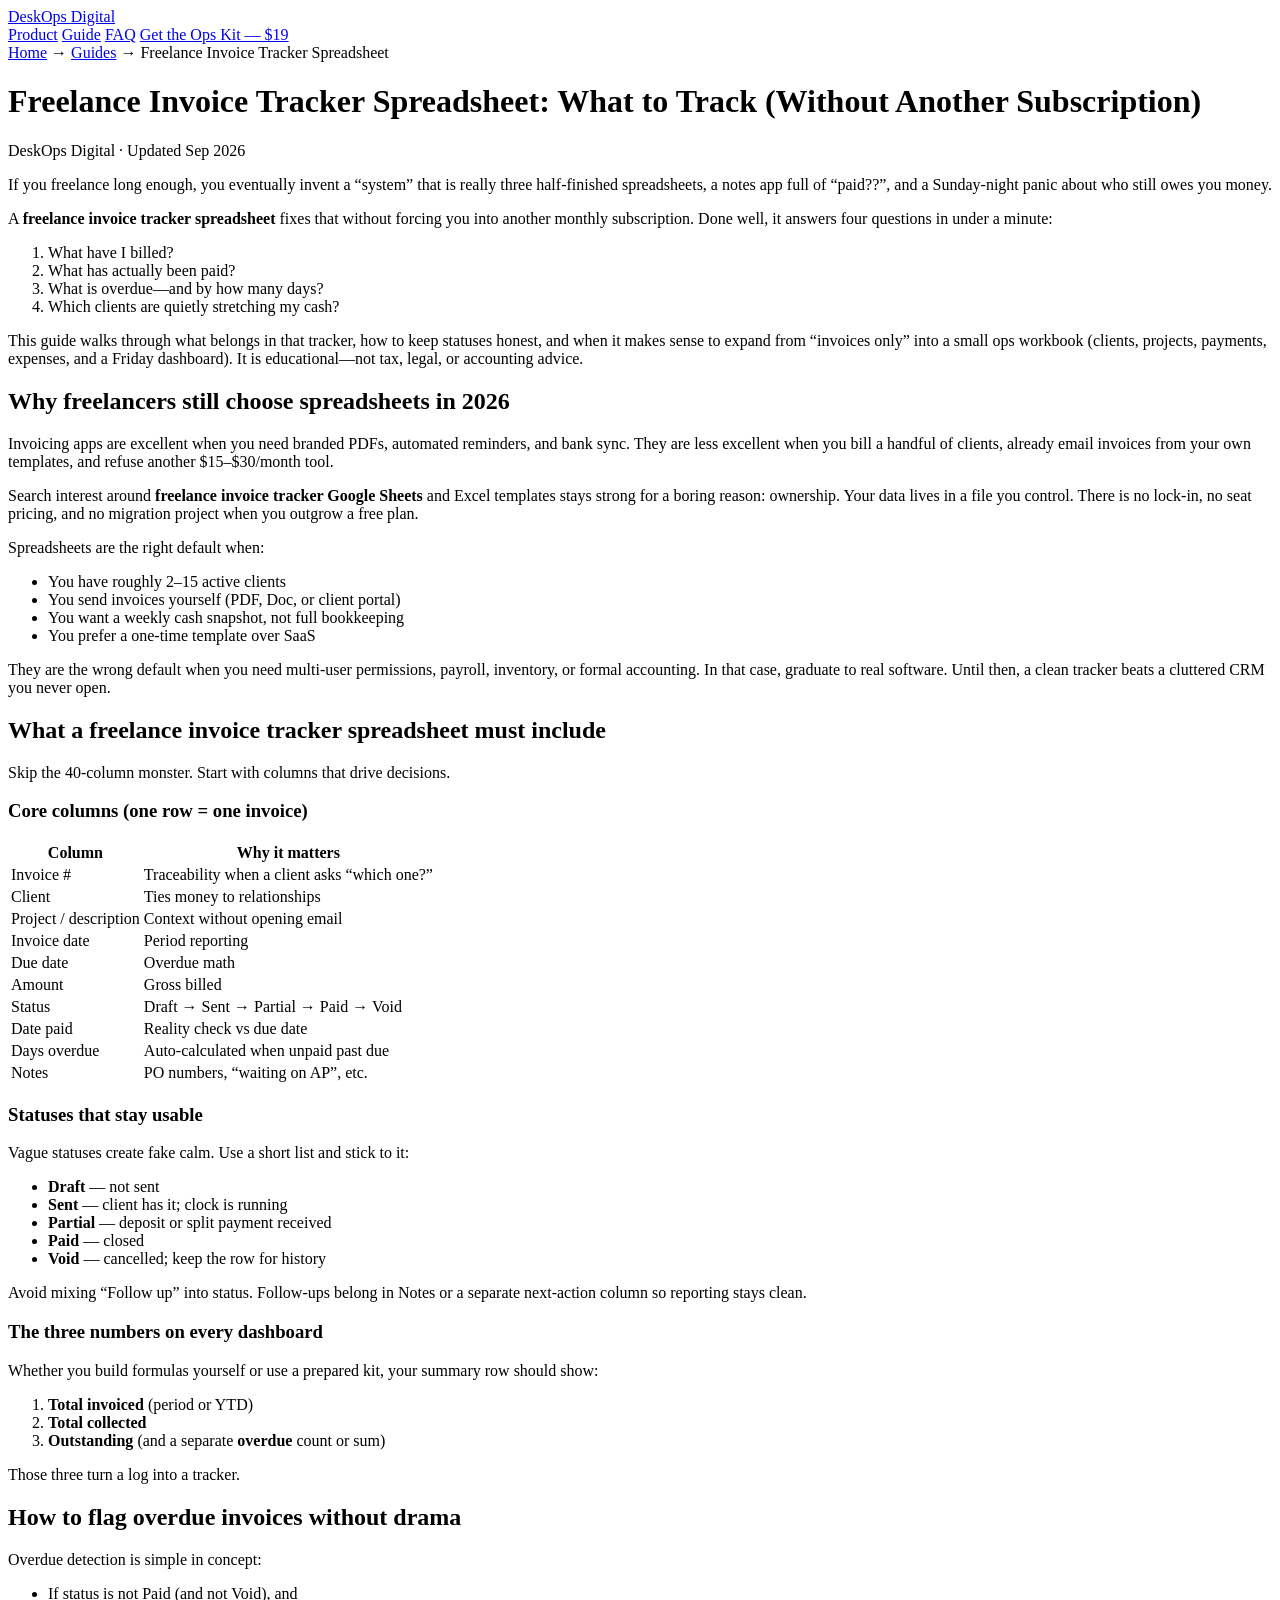
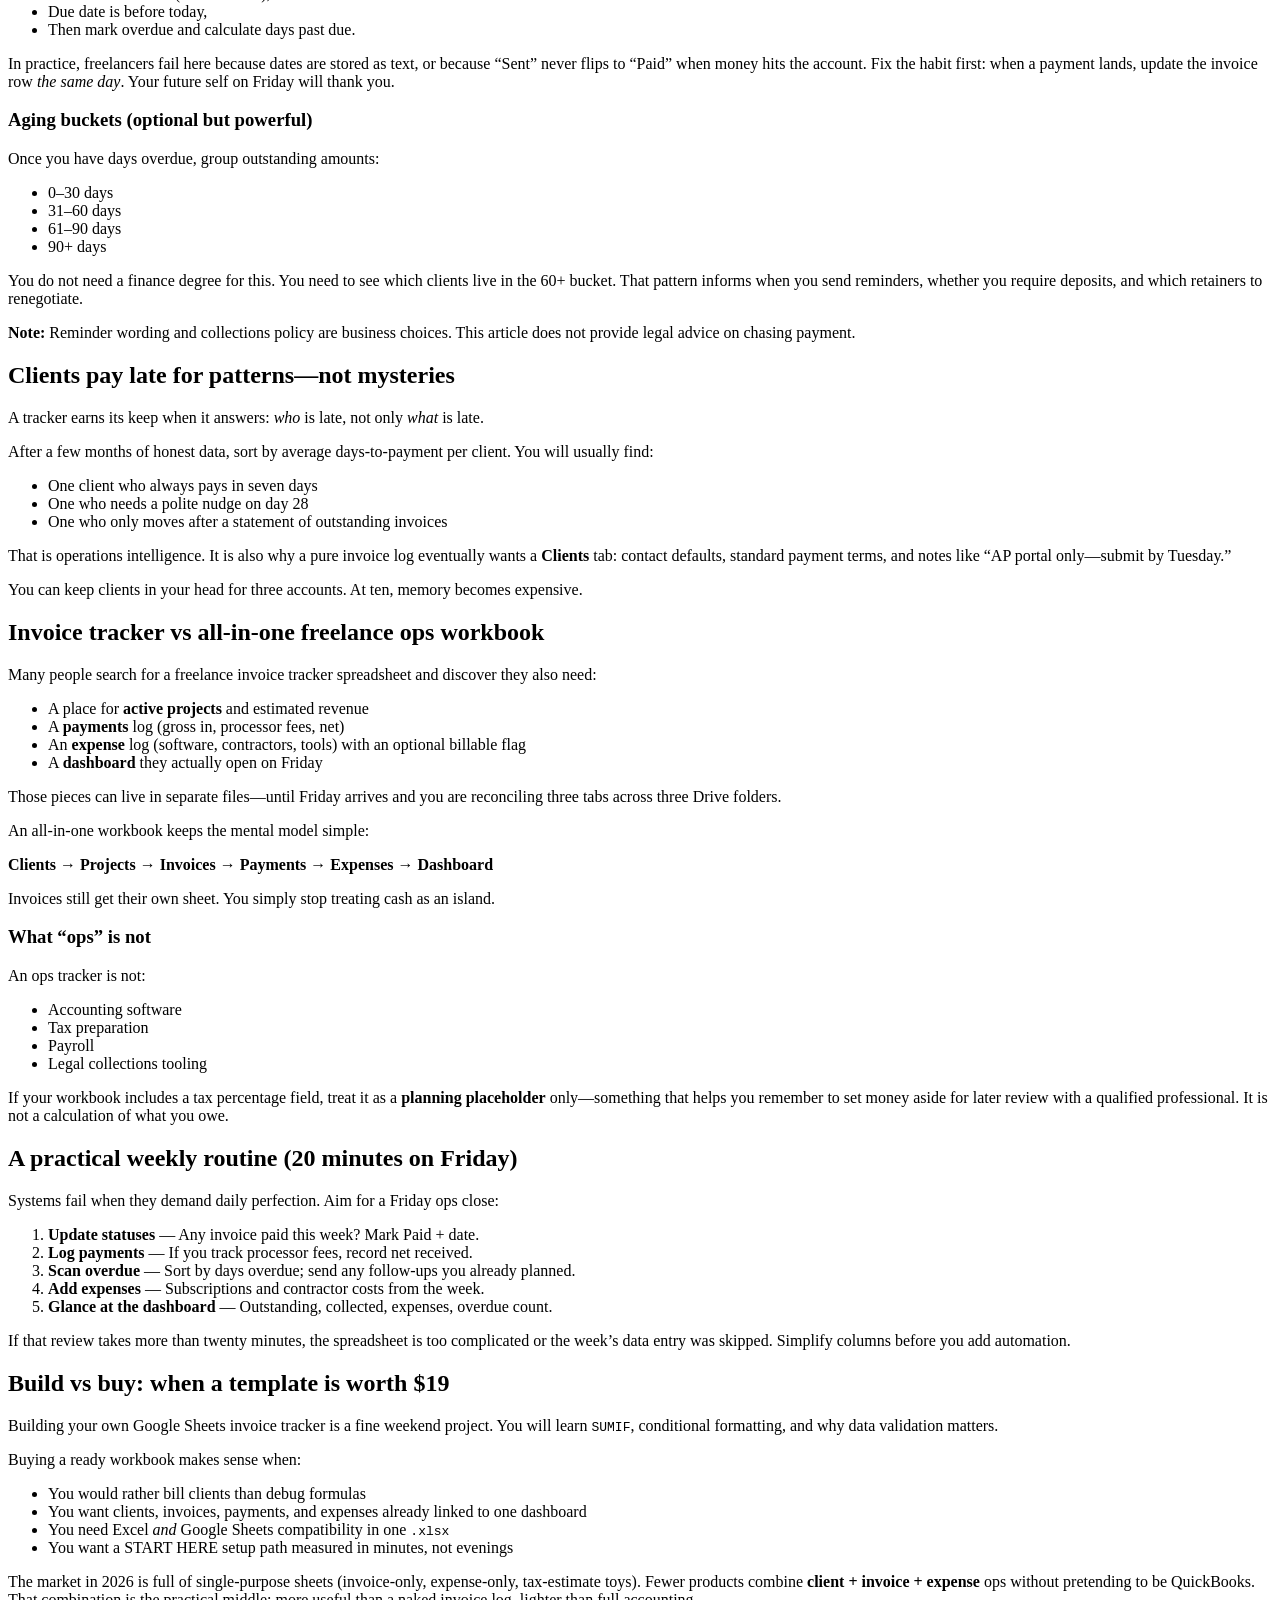
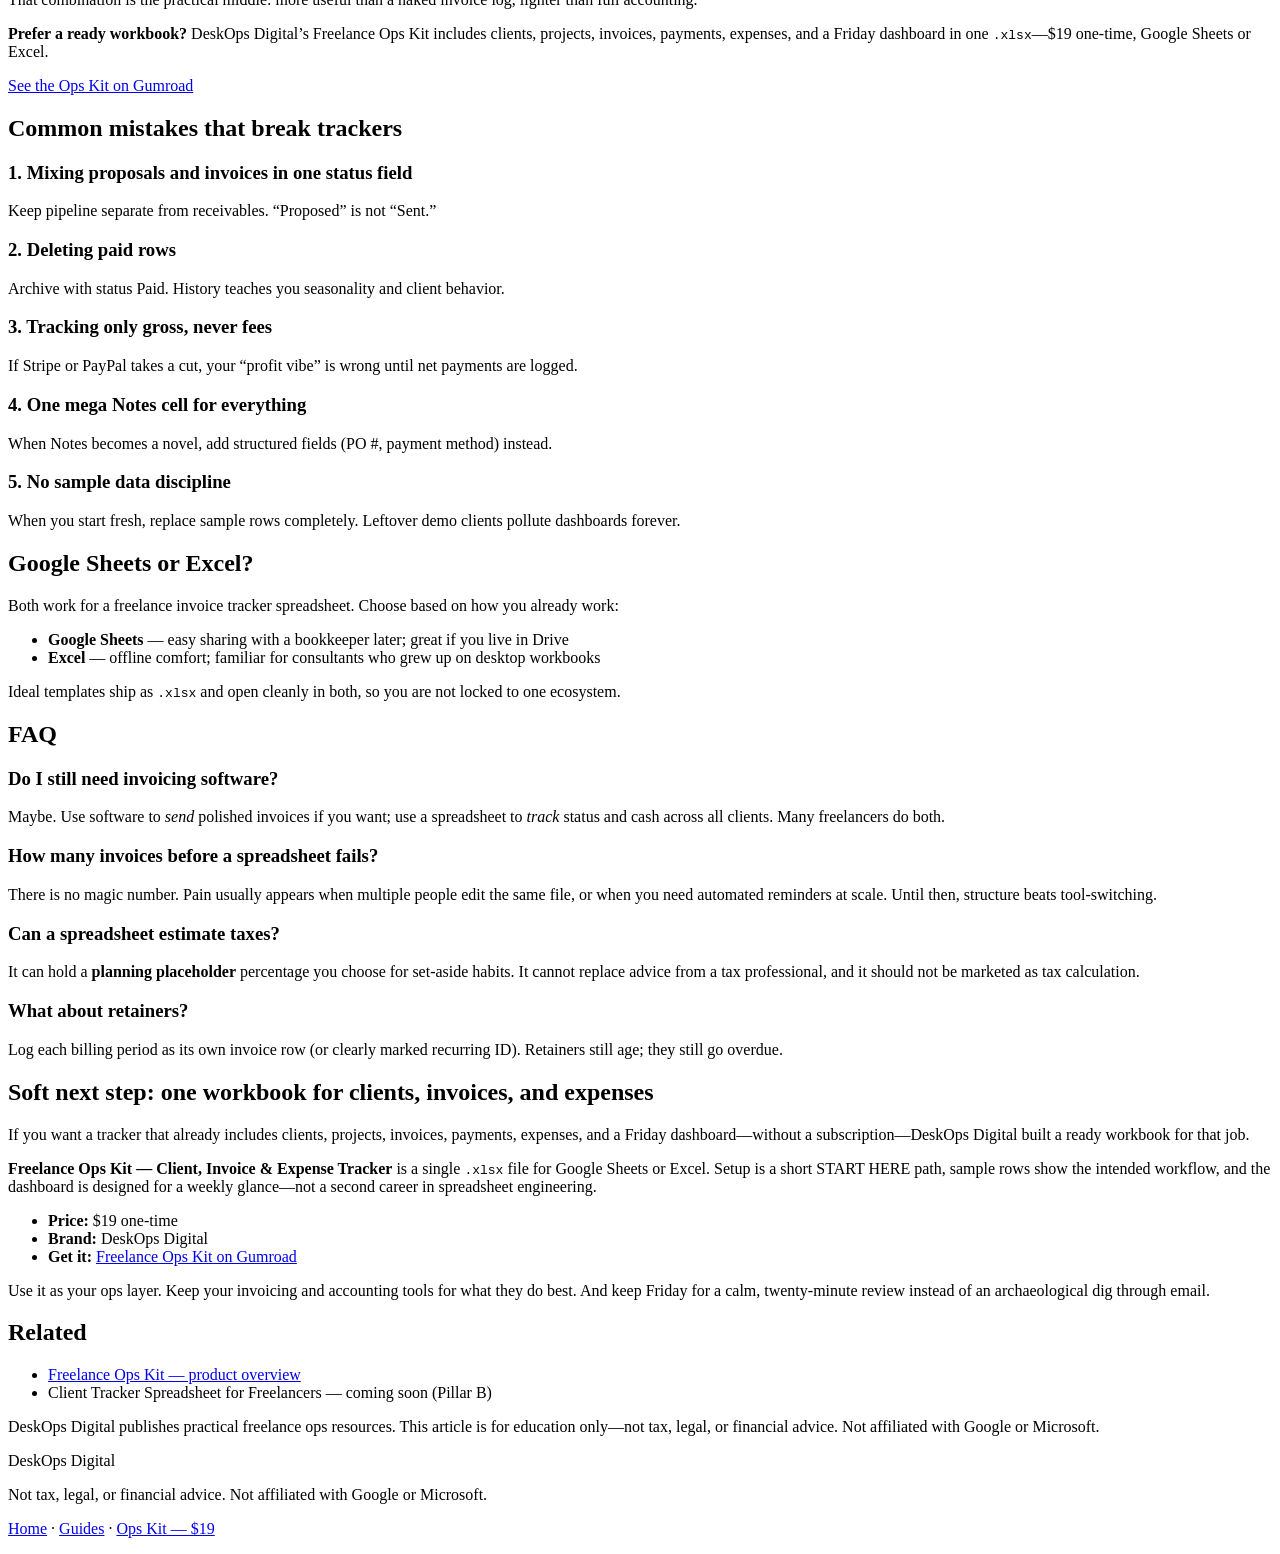
==== guides/freelance-invoice-tracker-spreadsheet.html @ 9d192076 "Add guides/freelance-invoice-tracker-spreadsheet.html" ====
<!DOCTYPE html>
<html lang="en">
<head>
  <meta charset="utf-8">
  <meta name="viewport" content="width=device-width, initial-scale=1">
  <title>Freelance Invoice Tracker Spreadsheet (What to Track Weekly) | DeskOps Digital</title>
  <meta name="description" content="Learn what belongs in a freelance invoice tracker spreadsheet—statuses, overdue flags, and Friday ops—plus a simple $19 workbook if you want it done.">
  <meta name="robots" content="index,follow">
  <link rel="canonical" href="https://simul813.github.io/deskops-digital/guides/freelance-invoice-tracker-spreadsheet/">
  <meta property="og:type" content="article">
  <meta property="og:title" content="Freelance Invoice Tracker Spreadsheet (What to Track Weekly) | DeskOps Digital">
  <meta property="og:description" content="Learn what belongs in a freelance invoice tracker spreadsheet—statuses, overdue flags, and Friday ops—plus a simple $19 workbook if you want it done.">
  <meta property="og:url" content="https://simul813.github.io/deskops-digital/guides/freelance-invoice-tracker-spreadsheet/">
  <meta property="og:site_name" content="DeskOps Digital">
  <meta name="twitter:card" content="summary">
  <link rel="stylesheet" href="../styles.css">
</head>
<body>
  <header class="site-header">
    <div class="wrap inner">
      <a class="wordmark" href="../index.html">DeskOps <span>Digital</span></a>
      <nav class="nav" aria-label="Primary">
        <a href="../index.html#product">Product</a>
        <a href="index.html">Guide</a>
        <a href="../index.html#faq">FAQ</a>
        <a class="btn btn-primary btn-header" href="https://vancesterling.gumroad.com/l/ddcdbx?utm_source=deskops_site&amp;utm_medium=article&amp;utm_campaign=pillar01" target="_blank" rel="noopener noreferrer">Get the Ops Kit — $19</a>
      </nav>
    </div>
  </header>

  <main class="article wrap-narrow">
    <nav class="breadcrumb" aria-label="Breadcrumb">
      <a href="../index.html">Home</a> → <a href="index.html">Guides</a> → Freelance Invoice Tracker Spreadsheet
    </nav>

    <h1>Freelance Invoice Tracker Spreadsheet: What to Track (Without Another Subscription)</h1>
    <p class="byline">DeskOps Digital · Updated Sep 2026</p>

    <p>If you freelance long enough, you eventually invent a “system” that is really three half-finished spreadsheets, a notes app full of “paid??”, and a Sunday-night panic about who still owes you money.</p>

    <p>A <strong>freelance invoice tracker spreadsheet</strong> fixes that without forcing you into another monthly subscription. Done well, it answers four questions in under a minute:</p>

    <ol>
      <li>What have I billed?</li>
      <li>What has actually been paid?</li>
      <li>What is overdue—and by how many days?</li>
      <li>Which clients are quietly stretching my cash?</li>
    </ol>

    <p>This guide walks through what belongs in that tracker, how to keep statuses honest, and when it makes sense to expand from “invoices only” into a small ops workbook (clients, projects, payments, expenses, and a Friday dashboard). It is educational—not tax, legal, or accounting advice.</p>

    <h2>Why freelancers still choose spreadsheets in 2026</h2>

    <p>Invoicing apps are excellent when you need branded PDFs, automated reminders, and bank sync. They are less excellent when you bill a handful of clients, already email invoices from your own templates, and refuse another $15–$30/month tool.</p>

    <p>Search interest around <strong>freelance invoice tracker Google Sheets</strong> and Excel templates stays strong for a boring reason: ownership. Your data lives in a file you control. There is no lock-in, no seat pricing, and no migration project when you outgrow a free plan.</p>

    <p>Spreadsheets are the right default when:</p>
    <ul>
      <li>You have roughly 2–15 active clients</li>
      <li>You send invoices yourself (PDF, Doc, or client portal)</li>
      <li>You want a weekly cash snapshot, not full bookkeeping</li>
      <li>You prefer a one-time template over SaaS</li>
    </ul>

    <p>They are the wrong default when you need multi-user permissions, payroll, inventory, or formal accounting. In that case, graduate to real software. Until then, a clean tracker beats a cluttered CRM you never open.</p>

    <h2>What a freelance invoice tracker spreadsheet must include</h2>

    <p>Skip the 40-column monster. Start with columns that drive decisions.</p>

    <h3>Core columns (one row = one invoice)</h3>

    <table>
      <thead>
        <tr>
          <th>Column</th>
          <th>Why it matters</th>
        </tr>
      </thead>
      <tbody>
        <tr><td>Invoice #</td><td>Traceability when a client asks “which one?”</td></tr>
        <tr><td>Client</td><td>Ties money to relationships</td></tr>
        <tr><td>Project / description</td><td>Context without opening email</td></tr>
        <tr><td>Invoice date</td><td>Period reporting</td></tr>
        <tr><td>Due date</td><td>Overdue math</td></tr>
        <tr><td>Amount</td><td>Gross billed</td></tr>
        <tr><td>Status</td><td>Draft → Sent → Partial → Paid → Void</td></tr>
        <tr><td>Date paid</td><td>Reality check vs due date</td></tr>
        <tr><td>Days overdue</td><td>Auto-calculated when unpaid past due</td></tr>
        <tr><td>Notes</td><td>PO numbers, “waiting on AP”, etc.</td></tr>
      </tbody>
    </table>

    <h3>Statuses that stay usable</h3>

    <p>Vague statuses create fake calm. Use a short list and stick to it:</p>
    <ul>
      <li><strong>Draft</strong> — not sent</li>
      <li><strong>Sent</strong> — client has it; clock is running</li>
      <li><strong>Partial</strong> — deposit or split payment received</li>
      <li><strong>Paid</strong> — closed</li>
      <li><strong>Void</strong> — cancelled; keep the row for history</li>
    </ul>

    <p>Avoid mixing “Follow up” into status. Follow-ups belong in Notes or a separate next-action column so reporting stays clean.</p>

    <h3>The three numbers on every dashboard</h3>

    <p>Whether you build formulas yourself or use a prepared kit, your summary row should show:</p>
    <ol>
      <li><strong>Total invoiced</strong> (period or YTD)</li>
      <li><strong>Total collected</strong></li>
      <li><strong>Outstanding</strong> (and a separate <strong>overdue</strong> count or sum)</li>
    </ol>

    <p>Those three turn a log into a tracker.</p>

    <h2>How to flag overdue invoices without drama</h2>

    <p>Overdue detection is simple in concept:</p>
    <ul>
      <li>If status is not Paid (and not Void), and</li>
      <li>Due date is before today,</li>
      <li>Then mark overdue and calculate days past due.</li>
    </ul>

    <p>In practice, freelancers fail here because dates are stored as text, or because “Sent” never flips to “Paid” when money hits the account. Fix the habit first: when a payment lands, update the invoice row <em>the same day</em>. Your future self on Friday will thank you.</p>

    <h3>Aging buckets (optional but powerful)</h3>

    <p>Once you have days overdue, group outstanding amounts:</p>
    <ul>
      <li>0–30 days</li>
      <li>31–60 days</li>
      <li>61–90 days</li>
      <li>90+ days</li>
    </ul>

    <p>You do not need a finance degree for this. You need to see which clients live in the 60+ bucket. That pattern informs when you send reminders, whether you require deposits, and which retainers to renegotiate.</p>

    <p><strong>Note:</strong> Reminder wording and collections policy are business choices. This article does not provide legal advice on chasing payment.</p>

    <h2>Clients pay late for patterns—not mysteries</h2>

    <p>A tracker earns its keep when it answers: <em>who</em> is late, not only <em>what</em> is late.</p>

    <p>After a few months of honest data, sort by average days-to-payment per client. You will usually find:</p>
    <ul>
      <li>One client who always pays in seven days</li>
      <li>One who needs a polite nudge on day 28</li>
      <li>One who only moves after a statement of outstanding invoices</li>
    </ul>

    <p>That is operations intelligence. It is also why a pure invoice log eventually wants a <strong>Clients</strong> tab: contact defaults, standard payment terms, and notes like “AP portal only—submit by Tuesday.”</p>

    <p>You can keep clients in your head for three accounts. At ten, memory becomes expensive.</p>

    <h2>Invoice tracker vs all-in-one freelance ops workbook</h2>

    <p>Many people search for a freelance invoice tracker spreadsheet and discover they also need:</p>
    <ul>
      <li>A place for <strong>active projects</strong> and estimated revenue</li>
      <li>A <strong>payments</strong> log (gross in, processor fees, net)</li>
      <li>An <strong>expense</strong> log (software, contractors, tools) with an optional billable flag</li>
      <li>A <strong>dashboard</strong> they actually open on Friday</li>
    </ul>

    <p>Those pieces can live in separate files—until Friday arrives and you are reconciling three tabs across three Drive folders.</p>

    <p>An all-in-one workbook keeps the mental model simple:</p>

    <p><strong>Clients → Projects → Invoices → Payments → Expenses → Dashboard</strong></p>

    <p>Invoices still get their own sheet. You simply stop treating cash as an island.</p>

    <h3>What “ops” is not</h3>

    <p>An ops tracker is not:</p>
    <ul>
      <li>Accounting software</li>
      <li>Tax preparation</li>
      <li>Payroll</li>
      <li>Legal collections tooling</li>
    </ul>

    <p>If your workbook includes a tax percentage field, treat it as a <strong>planning placeholder</strong> only—something that helps you remember to set money aside for later review with a qualified professional. It is not a calculation of what you owe.</p>

    <h2>A practical weekly routine (20 minutes on Friday)</h2>

    <p>Systems fail when they demand daily perfection. Aim for a Friday ops close:</p>
    <ol>
      <li><strong>Update statuses</strong> — Any invoice paid this week? Mark Paid + date.</li>
      <li><strong>Log payments</strong> — If you track processor fees, record net received.</li>
      <li><strong>Scan overdue</strong> — Sort by days overdue; send any follow-ups you already planned.</li>
      <li><strong>Add expenses</strong> — Subscriptions and contractor costs from the week.</li>
      <li><strong>Glance at the dashboard</strong> — Outstanding, collected, expenses, overdue count.</li>
    </ol>

    <p>If that review takes more than twenty minutes, the spreadsheet is too complicated or the week’s data entry was skipped. Simplify columns before you add automation.</p>

    <h2>Build vs buy: when a template is worth $19</h2>

    <p>Building your own Google Sheets invoice tracker is a fine weekend project. You will learn <code>SUMIF</code>, conditional formatting, and why data validation matters.</p>

    <p>Buying a ready workbook makes sense when:</p>
    <ul>
      <li>You would rather bill clients than debug formulas</li>
      <li>You want clients, invoices, payments, and expenses already linked to one dashboard</li>
      <li>You need Excel <em>and</em> Google Sheets compatibility in one <code>.xlsx</code></li>
      <li>You want a START HERE setup path measured in minutes, not evenings</li>
    </ul>

    <p>The market in 2026 is full of single-purpose sheets (invoice-only, expense-only, tax-estimate toys). Fewer products combine <strong>client + invoice + expense</strong> ops without pretending to be QuickBooks. That combination is the practical middle: more useful than a naked invoice log, lighter than full accounting.</p>

    <aside class="soft-cta" aria-label="Product suggestion">
      <p><strong>Prefer a ready workbook?</strong> DeskOps Digital’s Freelance Ops Kit includes clients, projects, invoices, payments, expenses, and a Friday dashboard in one <code>.xlsx</code>—$19 one-time, Google Sheets or Excel.</p>
      <p><a class="btn btn-primary" href="https://vancesterling.gumroad.com/l/ddcdbx?utm_source=deskops_site&amp;utm_medium=article&amp;utm_campaign=pillar01" target="_blank" rel="noopener noreferrer">See the Ops Kit on Gumroad</a></p>
    </aside>

    <h2>Common mistakes that break trackers</h2>

    <h3>1. Mixing proposals and invoices in one status field</h3>
    <p>Keep pipeline separate from receivables. “Proposed” is not “Sent.”</p>

    <h3>2. Deleting paid rows</h3>
    <p>Archive with status Paid. History teaches you seasonality and client behavior.</p>

    <h3>3. Tracking only gross, never fees</h3>
    <p>If Stripe or PayPal takes a cut, your “profit vibe” is wrong until net payments are logged.</p>

    <h3>4. One mega Notes cell for everything</h3>
    <p>When Notes becomes a novel, add structured fields (PO #, payment method) instead.</p>

    <h3>5. No sample data discipline</h3>
    <p>When you start fresh, replace sample rows completely. Leftover demo clients pollute dashboards forever.</p>

    <h2>Google Sheets or Excel?</h2>

    <p>Both work for a freelance invoice tracker spreadsheet. Choose based on how you already work:</p>
    <ul>
      <li><strong>Google Sheets</strong> — easy sharing with a bookkeeper later; great if you live in Drive</li>
      <li><strong>Excel</strong> — offline comfort; familiar for consultants who grew up on desktop workbooks</li>
    </ul>

    <p>Ideal templates ship as <code>.xlsx</code> and open cleanly in both, so you are not locked to one ecosystem.</p>

    <h2>FAQ</h2>

    <h3>Do I still need invoicing software?</h3>
    <p>Maybe. Use software to <em>send</em> polished invoices if you want; use a spreadsheet to <em>track</em> status and cash across all clients. Many freelancers do both.</p>

    <h3>How many invoices before a spreadsheet fails?</h3>
    <p>There is no magic number. Pain usually appears when multiple people edit the same file, or when you need automated reminders at scale. Until then, structure beats tool-switching.</p>

    <h3>Can a spreadsheet estimate taxes?</h3>
    <p>It can hold a <strong>planning placeholder</strong> percentage you choose for set-aside habits. It cannot replace advice from a tax professional, and it should not be marketed as tax calculation.</p>

    <h3>What about retainers?</h3>
    <p>Log each billing period as its own invoice row (or clearly marked recurring ID). Retainers still age; they still go overdue.</p>

    <h2>Soft next step: one workbook for clients, invoices, and expenses</h2>

    <p>If you want a tracker that already includes clients, projects, invoices, payments, expenses, and a Friday dashboard—without a subscription—DeskOps Digital built a ready workbook for that job.</p>

    <p><strong>Freelance Ops Kit — Client, Invoice &amp; Expense Tracker</strong> is a single <code>.xlsx</code> file for Google Sheets or Excel. Setup is a short START HERE path, sample rows show the intended workflow, and the dashboard is designed for a weekly glance—not a second career in spreadsheet engineering.</p>

    <ul>
      <li><strong>Price:</strong> $19 one-time</li>
      <li><strong>Brand:</strong> DeskOps Digital</li>
      <li><strong>Get it:</strong> <a href="https://vancesterling.gumroad.com/l/ddcdbx?utm_source=deskops_site&amp;utm_medium=article&amp;utm_campaign=pillar01" target="_blank" rel="noopener noreferrer">Freelance Ops Kit on Gumroad</a></li>
    </ul>

    <p>Use it as your ops layer. Keep your invoicing and accounting tools for what they do best. And keep Friday for a calm, twenty-minute review instead of an archaeological dig through email.</p>

    <aside class="related">
      <h2>Related</h2>
      <ul>
        <li><a href="../index.html">Freelance Ops Kit — product overview</a></li>
        <li><span>Client Tracker Spreadsheet for Freelancers — coming soon (Pillar B)</span></li>
      </ul>
    </aside>

    <p class="disclaimer">DeskOps Digital publishes practical freelance ops resources. This article is for education only—not tax, legal, or financial advice. Not affiliated with Google or Microsoft.</p>
  </main>

  <footer class="site-footer">
    <div class="wrap">
      <p class="brand">DeskOps Digital</p>
      <p>Not tax, legal, or financial advice. Not affiliated with Google or Microsoft.</p>
      <p><a href="../index.html">Home</a> · <a href="index.html">Guides</a> · <a href="https://vancesterling.gumroad.com/l/ddcdbx?utm_source=deskops_site&amp;utm_medium=article&amp;utm_campaign=pillar01" target="_blank" rel="noopener noreferrer">Ops Kit — $19</a></p>
    </div>
  </footer>
</body>
</html>
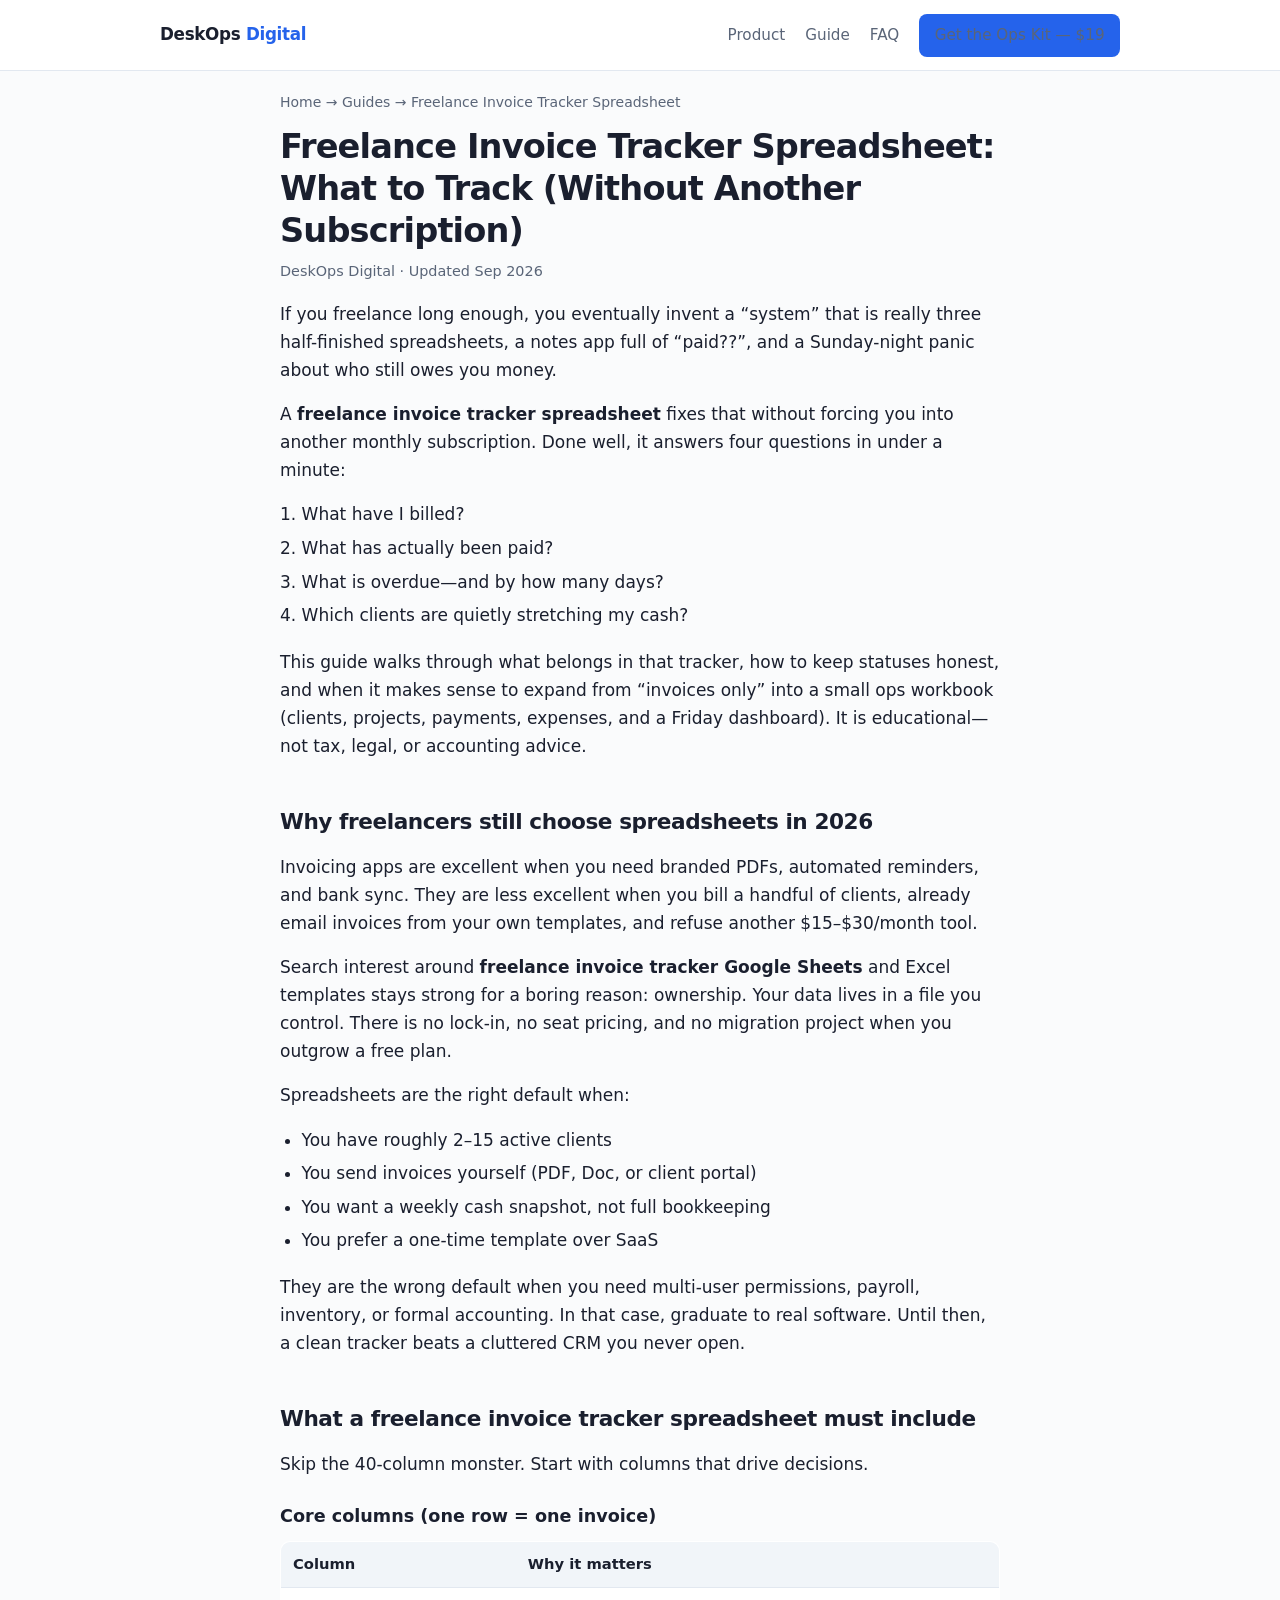
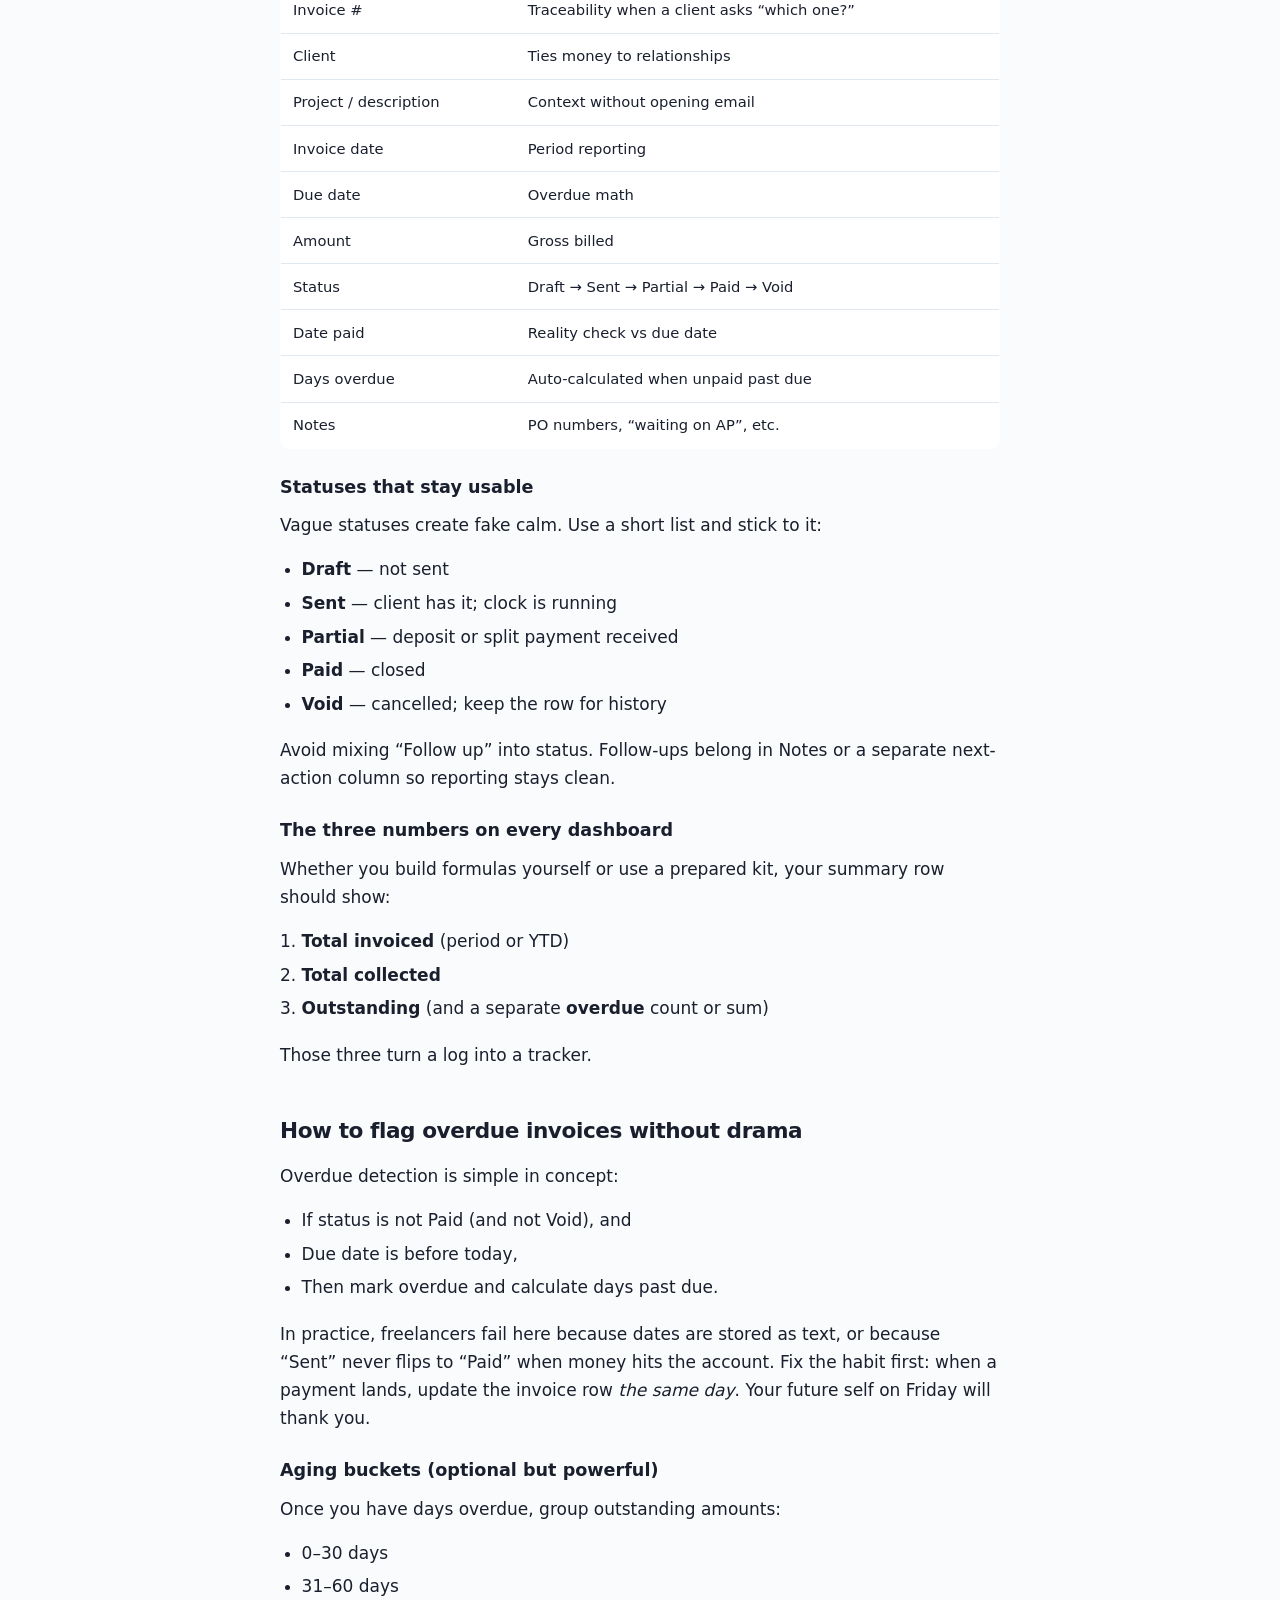
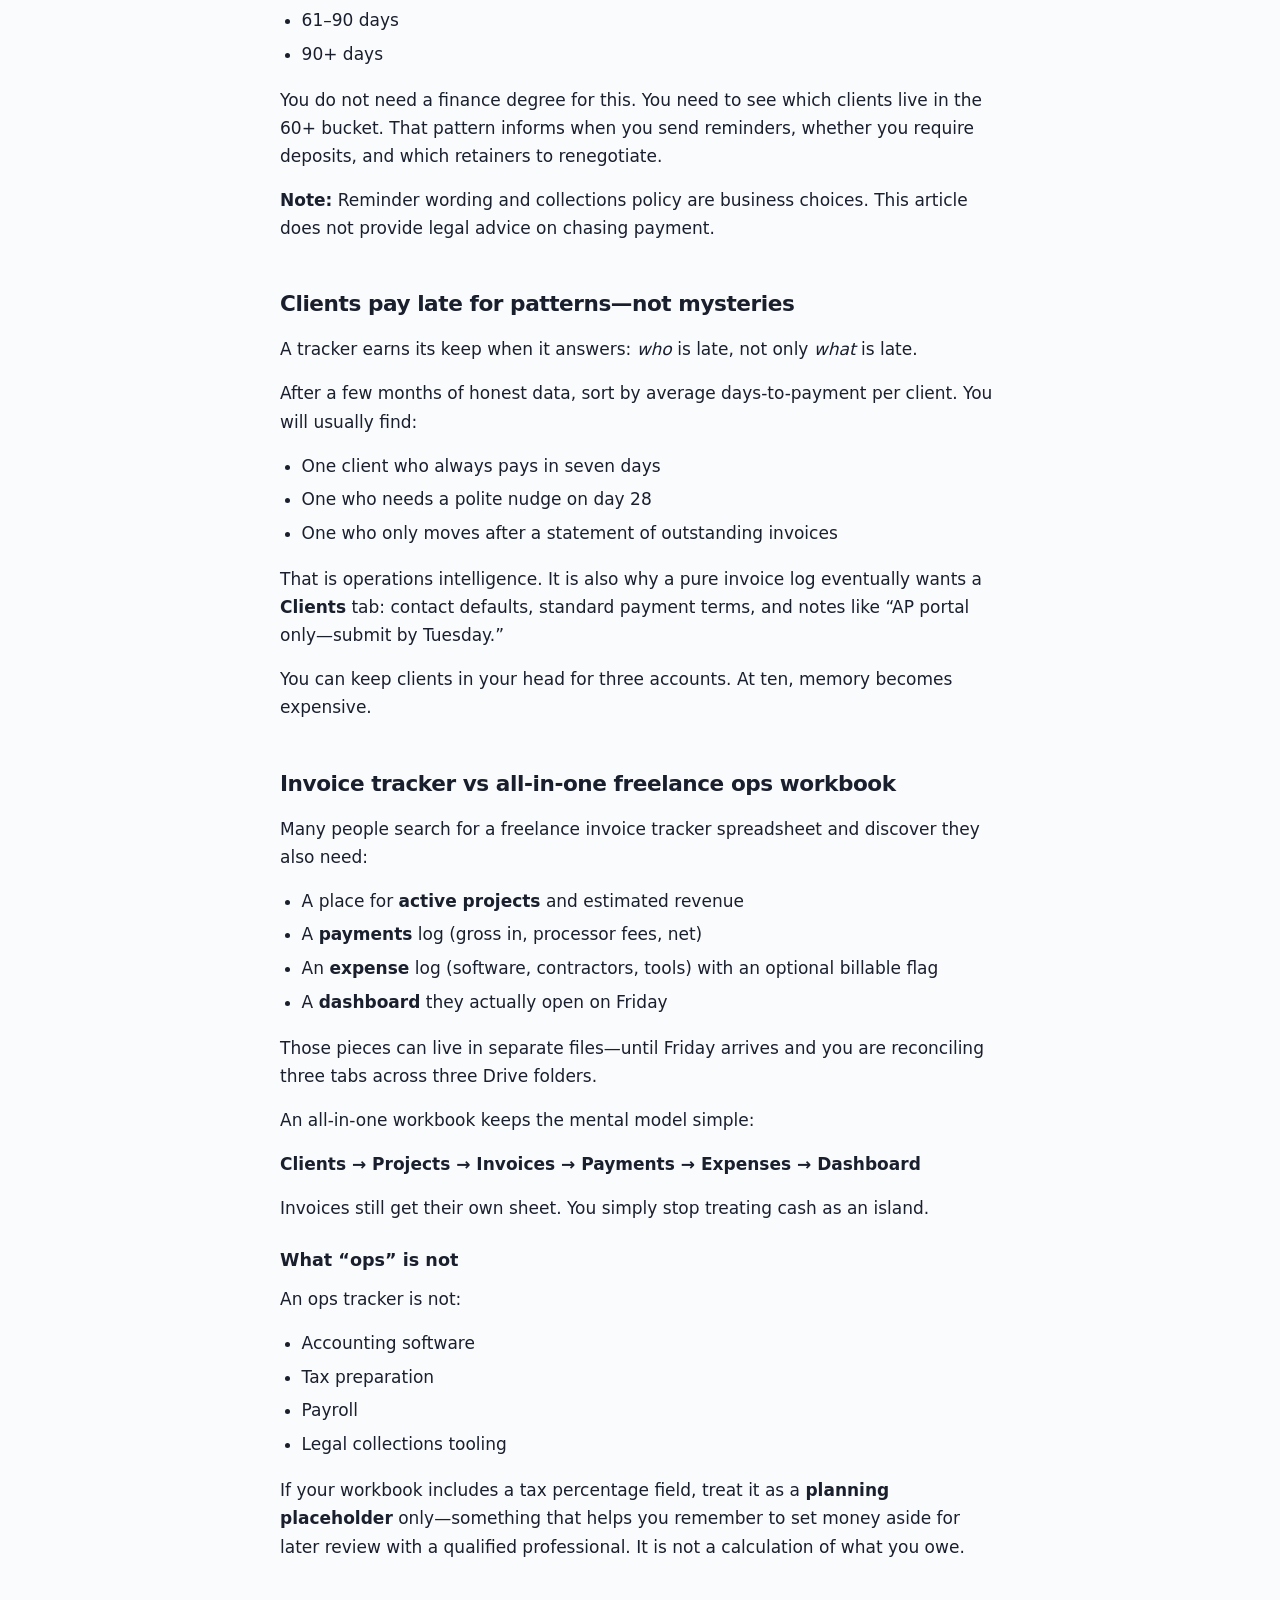
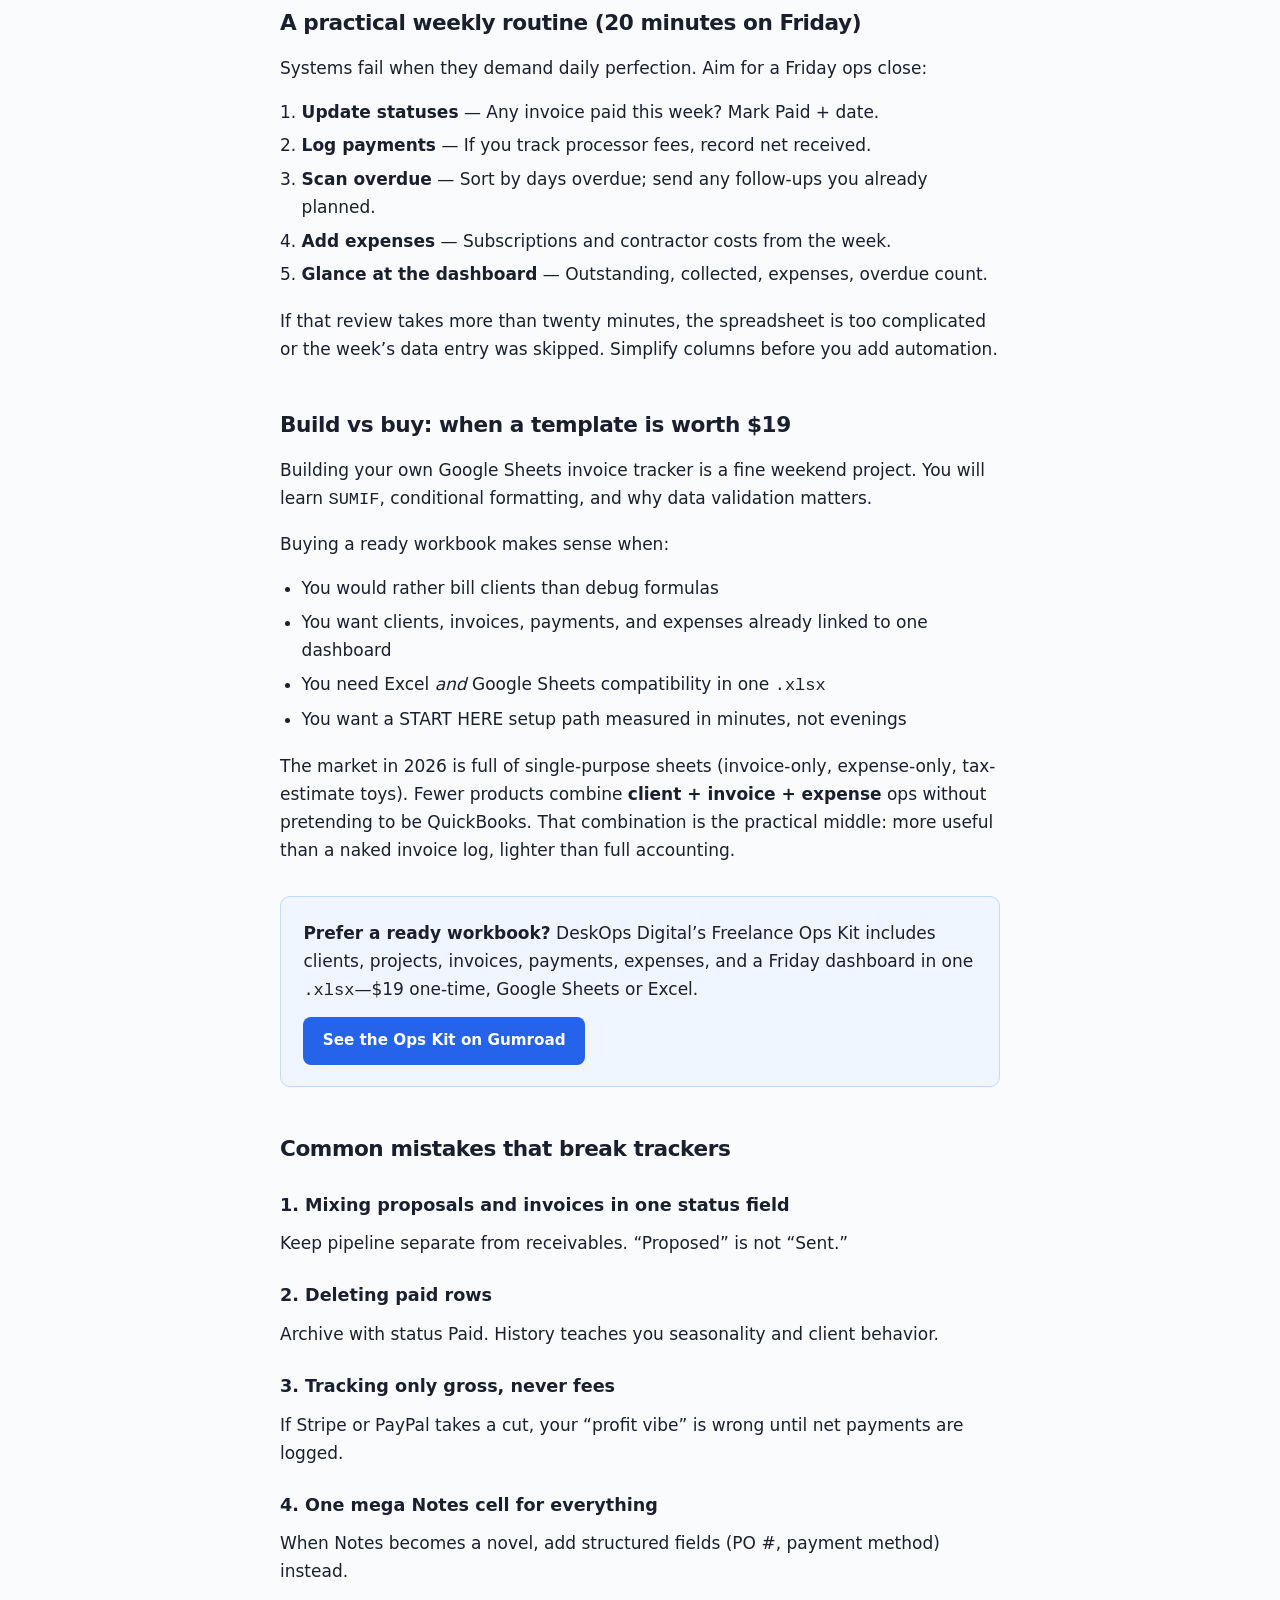
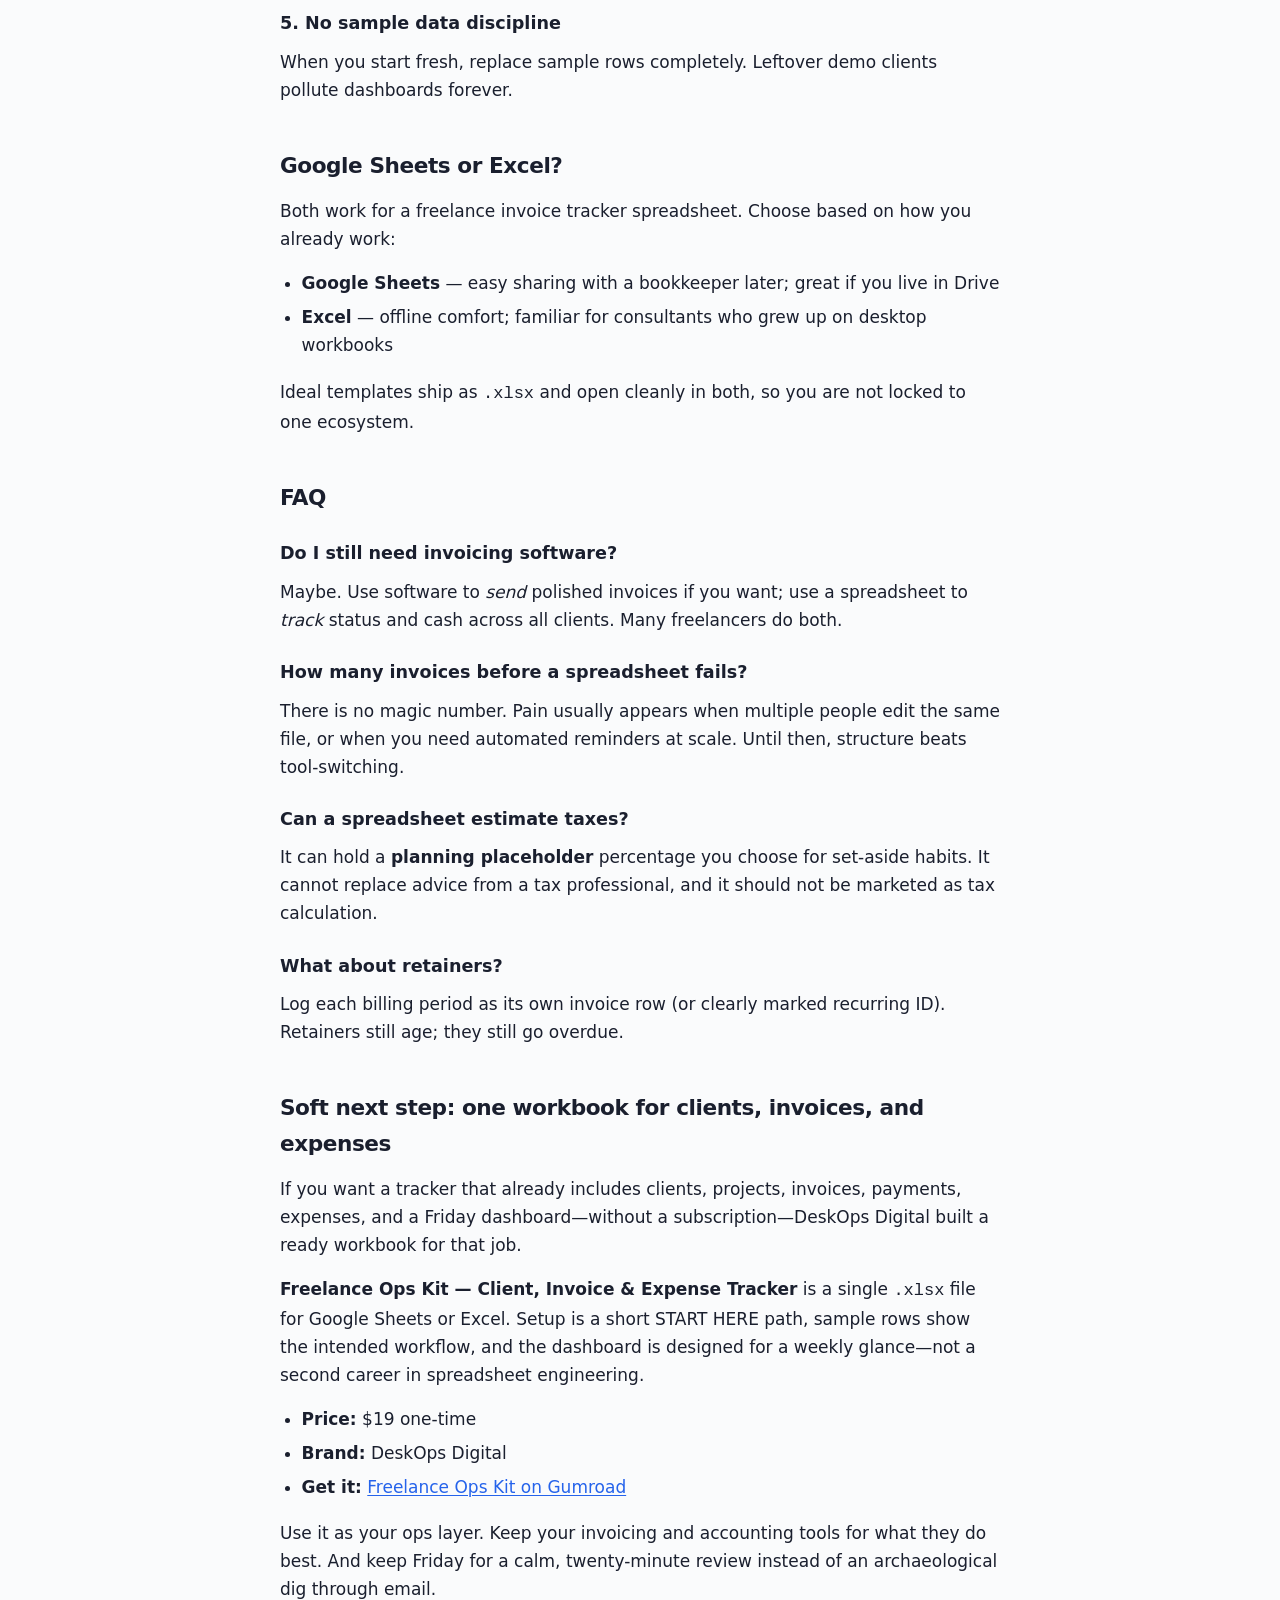
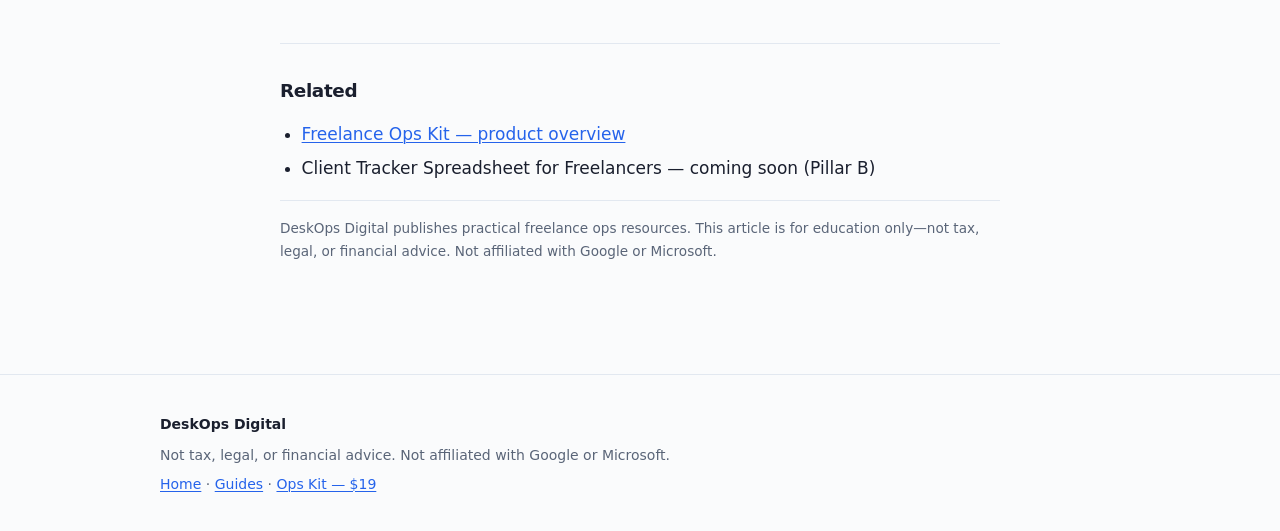
==== commit 50a815b0: "Fix pillar sitemap loc and canonical/og:url to .html GitHub Pages serves the pillar as freelance-inv" ====
--- a/guides/freelance-invoice-tracker-spreadsheet.html
+++ b/guides/freelance-invoice-tracker-spreadsheet.html
@@ -6,11 +6,11 @@
   <title>Freelance Invoice Tracker Spreadsheet (What to Track Weekly) | DeskOps Digital</title>
   <meta name="description" content="Learn what belongs in a freelance invoice tracker spreadsheet—statuses, overdue flags, and Friday ops—plus a simple $19 workbook if you want it done.">
   <meta name="robots" content="index,follow">
-  <link rel="canonical" href="https://simul813.github.io/deskops-digital/guides/freelance-invoice-tracker-spreadsheet/">
+  <link rel="canonical" href="https://simul813.github.io/deskops-digital/guides/freelance-invoice-tracker-spreadsheet.html">
   <meta property="og:type" content="article">
   <meta property="og:title" content="Freelance Invoice Tracker Spreadsheet (What to Track Weekly) | DeskOps Digital">
   <meta property="og:description" content="Learn what belongs in a freelance invoice tracker spreadsheet—statuses, overdue flags, and Friday ops—plus a simple $19 workbook if you want it done.">
-  <meta property="og:url" content="https://simul813.github.io/deskops-digital/guides/freelance-invoice-tracker-spreadsheet/">
+  <meta property="og:url" content="https://simul813.github.io/deskops-digital/guides/freelance-invoice-tracker-spreadsheet.html">
   <meta property="og:site_name" content="DeskOps Digital">
   <meta name="twitter:card" content="summary">
   <link rel="stylesheet" href="../styles.css">
--- a/styles.css
+++ b/styles.css
@@ -0,0 +1,493 @@
+/* DeskOps Digital — minimal professional CSS */
+:root {
+  --ink: #1a1f2e;
+  --muted: #5a6578;
+  --bg: #fafbfc;
+  --card: #ffffff;
+  --line: #e2e8f0;
+  --accent: #2563eb;
+  --accent-hover: #1d4ed8;
+  --accent-soft: #eff6ff;
+  --ok: #059669;
+  --radius: 10px;
+  --shadow: 0 1px 3px rgba(26, 31, 46, 0.06), 0 4px 16px rgba(26, 31, 46, 0.04);
+  --max: 720px;
+  --wide: 960px;
+  --font: system-ui, -apple-system, "Segoe UI", Roboto, "Helvetica Neue", Arial, sans-serif;
+}
+
+*, *::before, *::after { box-sizing: border-box; }
+
+html { scroll-behavior: smooth; }
+
+body {
+  margin: 0;
+  font-family: var(--font);
+  font-size: 17px;
+  line-height: 1.65;
+  color: var(--ink);
+  background: var(--bg);
+  -webkit-font-smoothing: antialiased;
+}
+
+img { max-width: 100%; height: auto; display: block; }
+
+a { color: var(--accent); text-decoration-thickness: 1px; text-underline-offset: 2px; }
+a:hover { color: var(--accent-hover); }
+
+.wrap {
+  width: min(100% - 2rem, var(--wide));
+  margin-inline: auto;
+}
+
+.wrap-narrow {
+  width: min(100% - 2rem, var(--max));
+  margin-inline: auto;
+}
+
+/* Header */
+.site-header {
+  background: var(--card);
+  border-bottom: 1px solid var(--line);
+  position: sticky;
+  top: 0;
+  z-index: 40;
+}
+
+.site-header .inner {
+  display: flex;
+  align-items: center;
+  justify-content: space-between;
+  gap: 1rem;
+  padding: 0.85rem 0;
+  flex-wrap: wrap;
+}
+
+.wordmark {
+  font-weight: 700;
+  font-size: 1.05rem;
+  letter-spacing: -0.02em;
+  color: var(--ink);
+  text-decoration: none;
+}
+
+.wordmark span { color: var(--accent); }
+
+.nav {
+  display: flex;
+  align-items: center;
+  gap: 1.25rem;
+  flex-wrap: wrap;
+}
+
+.nav a {
+  color: var(--muted);
+  text-decoration: none;
+  font-size: 0.95rem;
+  font-weight: 500;
+}
+
+.nav a:hover { color: var(--ink); }
+
+.btn {
+  display: inline-flex;
+  align-items: center;
+  justify-content: center;
+  gap: 0.35rem;
+  padding: 0.65rem 1.15rem;
+  border-radius: 8px;
+  font-weight: 600;
+  font-size: 0.95rem;
+  text-decoration: none;
+  border: 1px solid transparent;
+  cursor: pointer;
+  transition: background 0.15s, color 0.15s, border-color 0.15s;
+}
+
+.btn-primary {
+  background: var(--accent);
+  color: #fff;
+}
+
+.btn-primary:hover {
+  background: var(--accent-hover);
+  color: #fff;
+}
+
+.btn-ghost {
+  background: transparent;
+  color: var(--ink);
+  border-color: var(--line);
+}
+
+.btn-ghost:hover {
+  background: var(--card);
+  color: var(--ink);
+  border-color: #cbd5e1;
+}
+
+.btn-lg { padding: 0.85rem 1.4rem; font-size: 1rem; }
+
+.btn-header {
+  padding: 0.5rem 0.9rem;
+  font-size: 0.875rem;
+}
+
+/* Hero */
+.hero {
+  padding: 3.5rem 0 2.5rem;
+  text-align: center;
+}
+
+.hero h1 {
+  font-size: clamp(1.75rem, 4vw, 2.45rem);
+  line-height: 1.2;
+  letter-spacing: -0.03em;
+  margin: 0 0 1rem;
+  max-width: 18ch;
+  margin-inline: auto;
+}
+
+.hero .subhead {
+  font-size: 1.125rem;
+  color: var(--muted);
+  max-width: 42ch;
+  margin: 0 auto 1.75rem;
+}
+
+.hero-cta {
+  display: flex;
+  flex-direction: column;
+  align-items: center;
+  gap: 0.75rem;
+}
+
+.trust {
+  font-size: 0.875rem;
+  color: var(--muted);
+}
+
+/* Cards */
+.section { padding: 2.5rem 0; }
+
+.section-title {
+  font-size: 1.35rem;
+  letter-spacing: -0.02em;
+  margin: 0 0 1.25rem;
+  text-align: center;
+}
+
+.cards {
+  display: grid;
+  grid-template-columns: repeat(auto-fit, minmax(240px, 1fr));
+  gap: 1rem;
+}
+
+.card {
+  background: var(--card);
+  border: 1px solid var(--line);
+  border-radius: var(--radius);
+  padding: 1.35rem 1.25rem;
+  box-shadow: var(--shadow);
+}
+
+.card h3 {
+  margin: 0 0 0.5rem;
+  font-size: 1.05rem;
+}
+
+.card p {
+  margin: 0;
+  color: var(--muted);
+  font-size: 0.95rem;
+}
+
+/* Inside list */
+.inside {
+  background: var(--card);
+  border: 1px solid var(--line);
+  border-radius: var(--radius);
+  padding: 1.5rem 1.5rem 1.25rem;
+  box-shadow: var(--shadow);
+  max-width: 560px;
+  margin-inline: auto;
+}
+
+.inside ul {
+  margin: 0;
+  padding-left: 1.2rem;
+}
+
+.inside li { margin-bottom: 0.45rem; }
+
+/* Screenshot figures */
+.strip {
+  display: grid;
+  grid-template-columns: repeat(auto-fit, minmax(220px, 1fr));
+  gap: 1rem;
+}
+
+.shot {
+  margin: 0;
+  background: var(--card);
+  border: 1px solid var(--line);
+  border-radius: var(--radius);
+  overflow: hidden;
+  box-shadow: var(--shadow);
+  display: flex;
+  flex-direction: column;
+}
+
+.shot img {
+  width: 100%;
+  height: auto;
+  aspect-ratio: 16 / 10;
+  object-fit: cover;
+  object-position: top left;
+  background: #f1f5f9;
+}
+
+.shot figcaption {
+  padding: 0.7rem 0.85rem;
+  color: var(--muted);
+  font-size: 0.85rem;
+  font-weight: 600;
+  border-top: 1px solid var(--line);
+  background: var(--card);
+}
+
+/* Who */
+.who-grid {
+  display: grid;
+  grid-template-columns: repeat(auto-fit, minmax(260px, 1fr));
+  gap: 1rem;
+}
+
+.who-for { border-left: 3px solid var(--ok); }
+.who-not { border-left: 3px solid #94a3b8; }
+
+/* Bridge */
+.bridge {
+  text-align: center;
+  background: var(--accent-soft);
+  border-radius: var(--radius);
+  padding: 1.5rem;
+  border: 1px solid #dbeafe;
+}
+
+.bridge p { margin: 0; }
+
+/* FAQ */
+.faq details {
+  background: var(--card);
+  border: 1px solid var(--line);
+  border-radius: 8px;
+  padding: 0.9rem 1.1rem;
+  margin-bottom: 0.65rem;
+}
+
+.faq summary {
+  font-weight: 600;
+  cursor: pointer;
+}
+
+.faq details p {
+  margin: 0.65rem 0 0;
+  color: var(--muted);
+  font-size: 0.95rem;
+}
+
+/* Final CTA band */
+.cta-band {
+  text-align: center;
+  padding: 2.75rem 1.5rem;
+  background: var(--ink);
+  color: #e2e8f0;
+  border-radius: var(--radius);
+}
+
+.cta-band h2 {
+  color: #fff;
+  margin: 0 0 0.5rem;
+  font-size: 1.4rem;
+}
+
+.cta-band p {
+  margin: 0 0 1.25rem;
+  color: #94a3b8;
+}
+
+.cta-band .btn-primary {
+  background: #fff;
+  color: var(--ink);
+}
+
+.cta-band .btn-primary:hover {
+  background: #e2e8f0;
+  color: var(--ink);
+}
+
+/* Footer */
+.site-footer {
+  margin-top: 3rem;
+  padding: 2rem 0 2.5rem;
+  border-top: 1px solid var(--line);
+  font-size: 0.875rem;
+  color: var(--muted);
+}
+
+.site-footer .brand {
+  font-weight: 700;
+  color: var(--ink);
+  margin-bottom: 0.5rem;
+}
+
+.site-footer p { margin: 0.35rem 0; }
+
+/* Article */
+.breadcrumb {
+  font-size: 0.875rem;
+  color: var(--muted);
+  padding: 1.25rem 0 0;
+}
+
+.breadcrumb a { color: var(--muted); text-decoration: none; }
+.breadcrumb a:hover { color: var(--accent); }
+
+.article {
+  padding-bottom: 3rem;
+}
+
+.article h1 {
+  font-size: clamp(1.6rem, 3.5vw, 2.1rem);
+  line-height: 1.25;
+  letter-spacing: -0.025em;
+  margin: 0.75rem 0 0.5rem;
+}
+
+.byline {
+  font-size: 0.9rem;
+  color: var(--muted);
+  margin-bottom: 2rem;
+}
+
+.article h2 {
+  font-size: 1.35rem;
+  letter-spacing: -0.02em;
+  margin: 2.25rem 0 0.85rem;
+  padding-top: 0.5rem;
+}
+
+.article h3 {
+  font-size: 1.1rem;
+  margin: 1.5rem 0 0.6rem;
+}
+
+.article p { margin: 0 0 1rem; }
+
+.article ul, .article ol {
+  margin: 0 0 1.15rem;
+  padding-left: 1.35rem;
+}
+
+.article li { margin-bottom: 0.35rem; }
+
+.article table {
+  width: 100%;
+  border-collapse: collapse;
+  font-size: 0.92rem;
+  margin: 0 0 1.25rem;
+  background: var(--card);
+  border: 1px solid var(--line);
+  border-radius: var(--radius);
+  overflow: hidden;
+}
+
+.article th, .article td {
+  text-align: left;
+  padding: 0.65rem 0.75rem;
+  border-bottom: 1px solid var(--line);
+  vertical-align: top;
+}
+
+.article th {
+  background: #f1f5f9;
+  font-weight: 600;
+}
+
+.article tr:last-child td { border-bottom: none; }
+
+.soft-cta {
+  background: var(--accent-soft);
+  border: 1px solid #bfdbfe;
+  border-radius: var(--radius);
+  padding: 1.35rem 1.4rem;
+  margin: 2rem 0;
+}
+
+.soft-cta p { margin: 0 0 0.75rem; }
+.soft-cta p:last-child { margin-bottom: 0; }
+.soft-cta strong { color: var(--ink); }
+
+.related {
+  margin-top: 2.5rem;
+  padding-top: 1.5rem;
+  border-top: 1px solid var(--line);
+}
+
+.related h2 { margin-top: 0; font-size: 1.15rem; }
+
+.disclaimer {
+  font-size: 0.85rem;
+  color: var(--muted);
+  margin-top: 2rem;
+  padding-top: 1rem;
+  border-top: 1px solid var(--line);
+}
+
+/* Guides index */
+.guide-list {
+  list-style: none;
+  padding: 0;
+  margin: 1.5rem 0 0;
+}
+
+.guide-list li {
+  background: var(--card);
+  border: 1px solid var(--line);
+  border-radius: var(--radius);
+  padding: 1.15rem 1.25rem;
+  margin-bottom: 0.75rem;
+  box-shadow: var(--shadow);
+}
+
+.guide-list a {
+  font-weight: 600;
+  text-decoration: none;
+  color: var(--ink);
+}
+
+.guide-list a:hover { color: var(--accent); }
+
+.guide-list .meta {
+  display: block;
+  font-size: 0.875rem;
+  color: var(--muted);
+  margin-top: 0.25rem;
+  font-weight: 400;
+}
+
+/* 404 */
+.err {
+  text-align: center;
+  padding: 5rem 1rem;
+}
+
+.err h1 { margin-bottom: 0.5rem; }
+
+@media (max-width: 560px) {
+  body { font-size: 16px; }
+  .hero { padding-top: 2.25rem; }
+  .btn-header { width: 100%; }
+  .nav { width: 100%; }
+}
